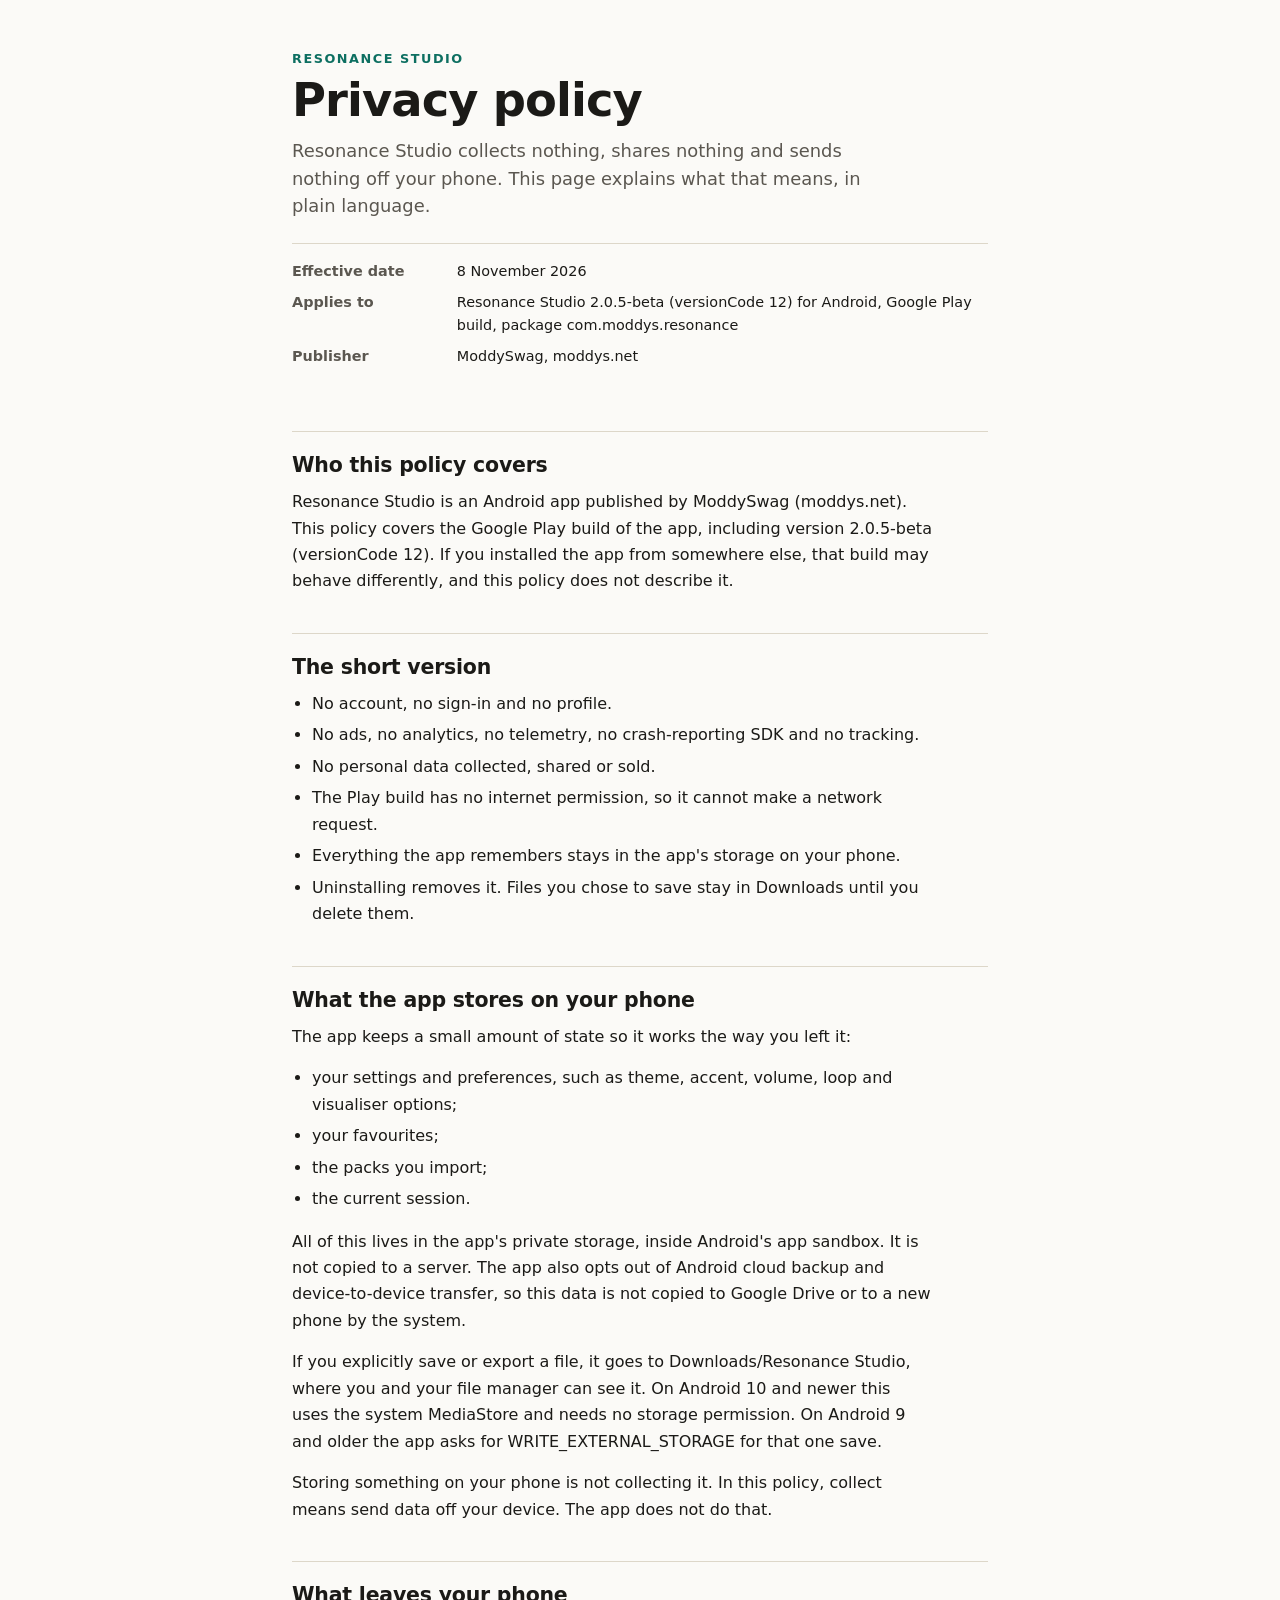
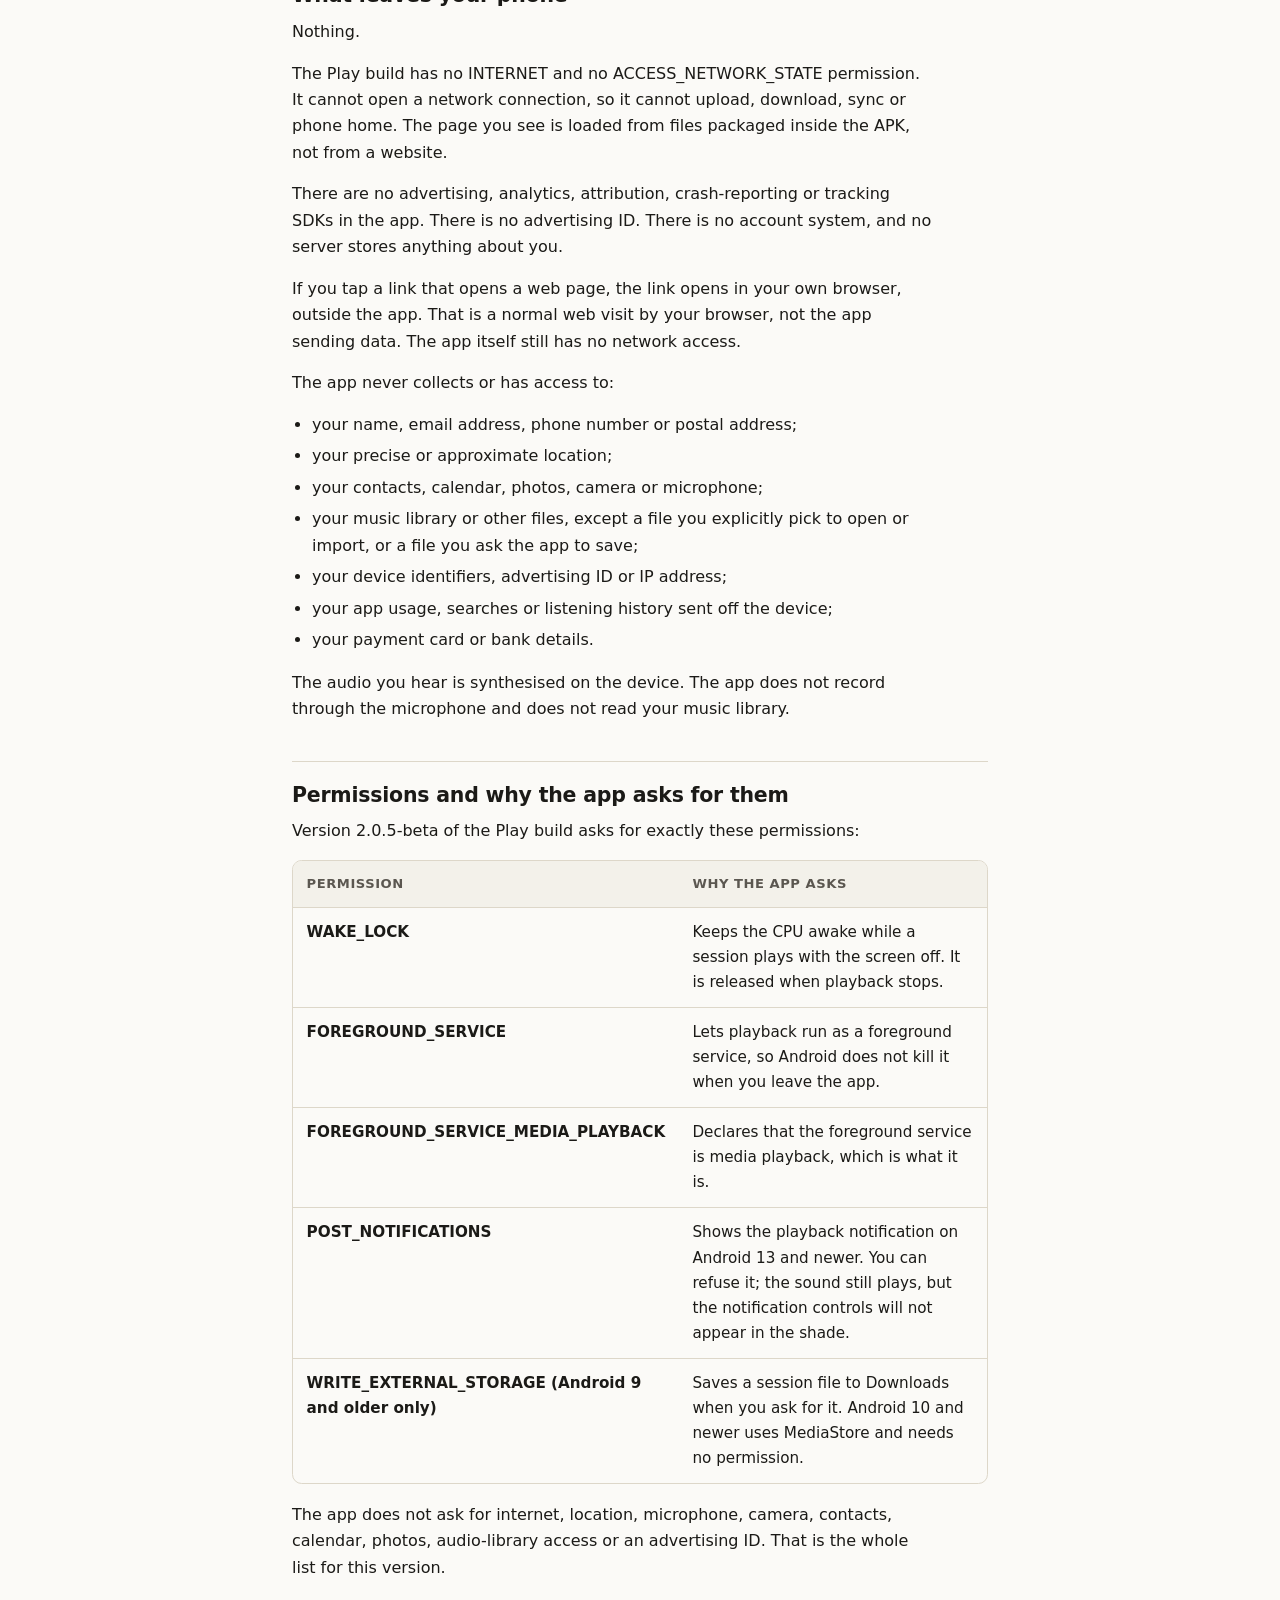
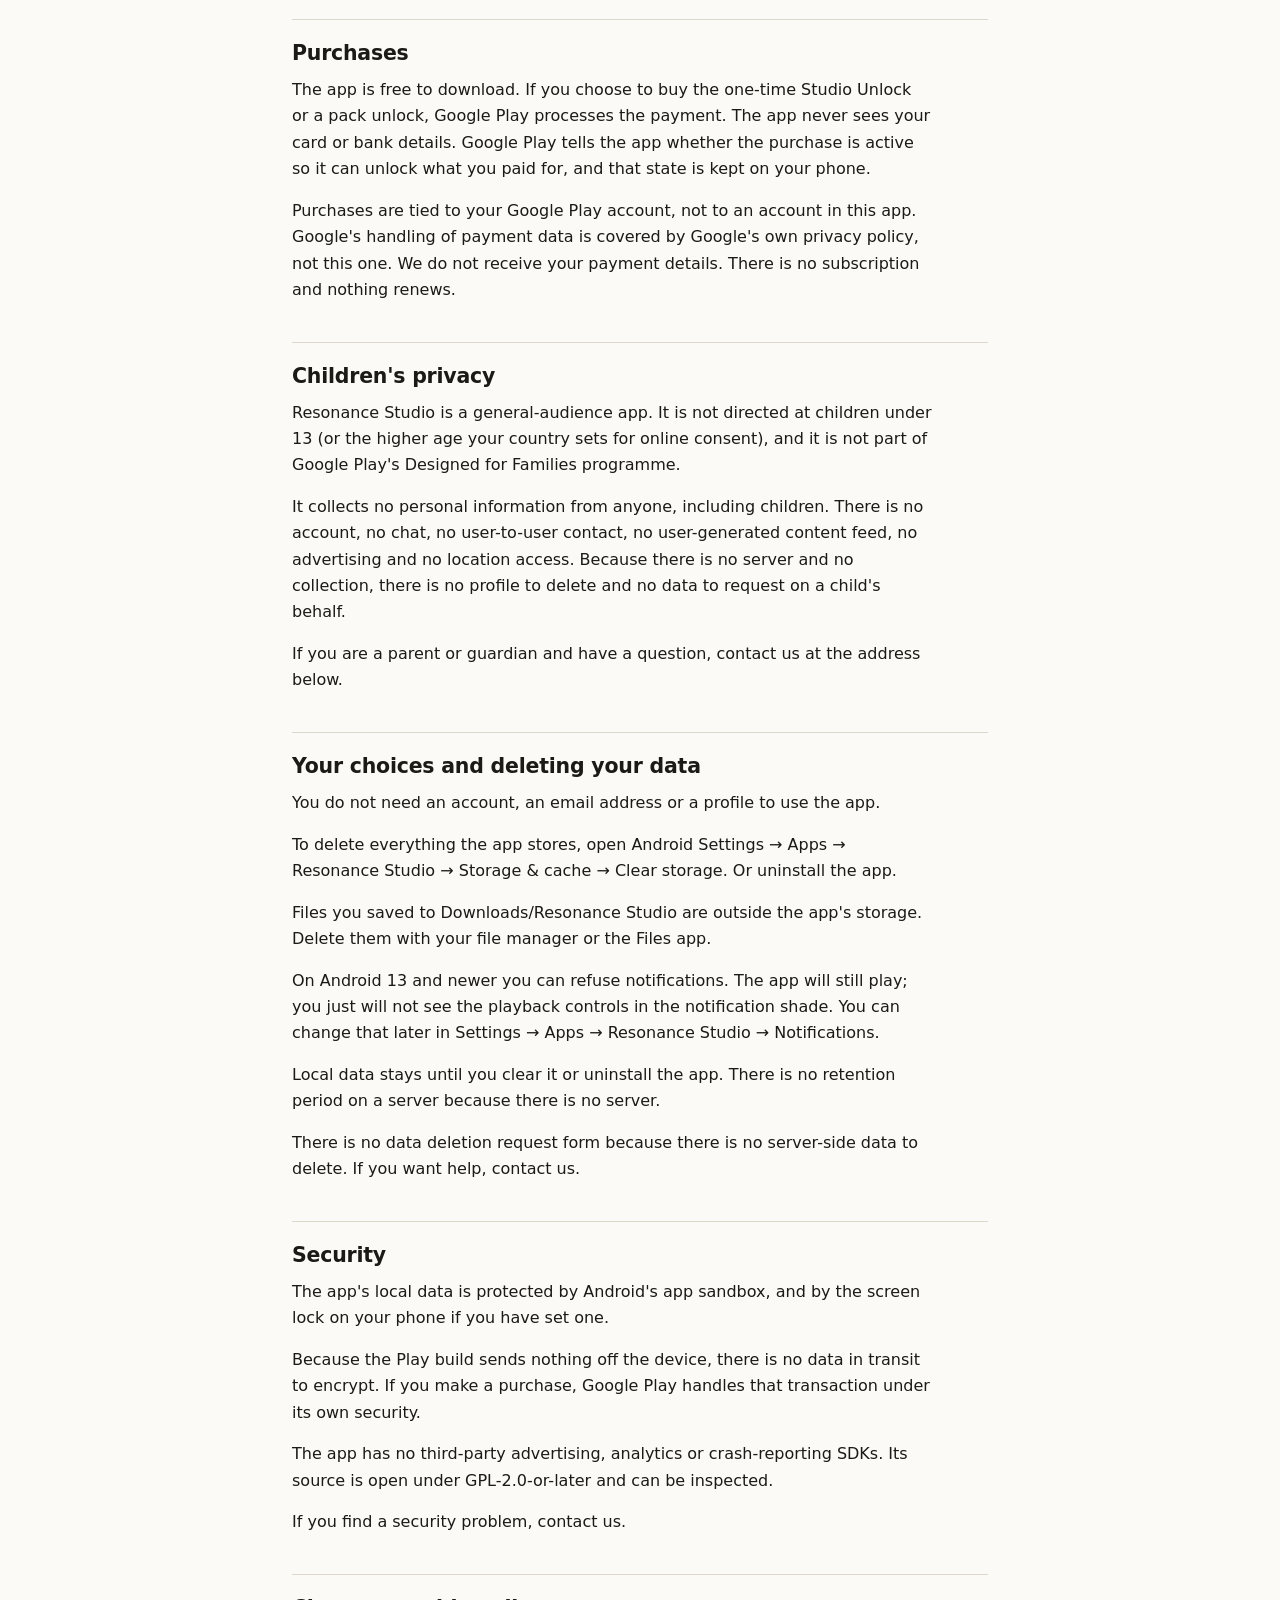
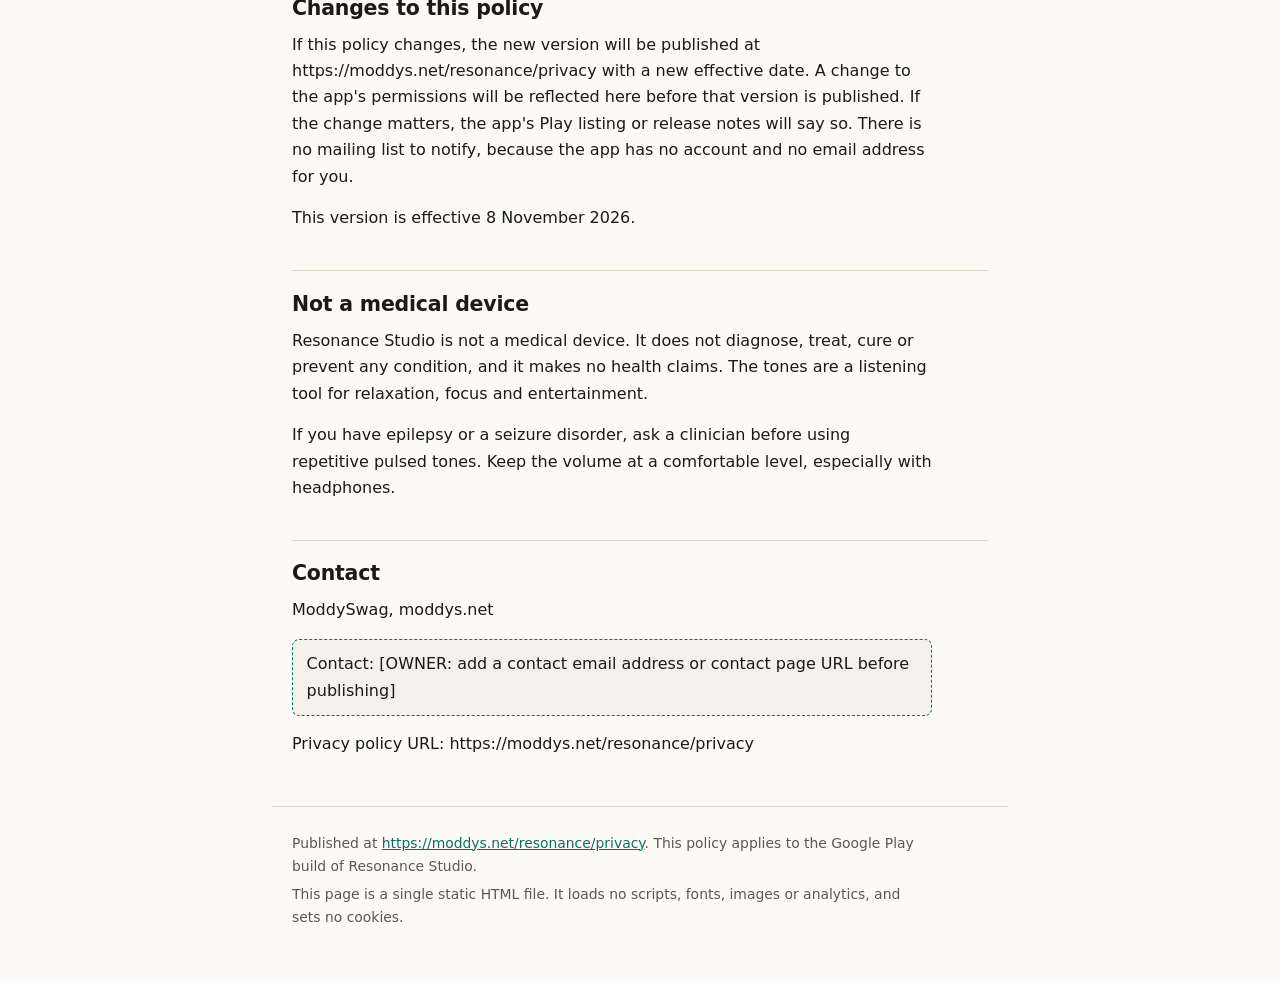
==== docs/play/privacy.html @ 05264476 "vizgl: opt-in GPU field in the chamber; play: full submission pack vizgl (vizgl.js, cym.js, cymrende" ====
<!doctype html>
<html lang="en-AU">
<head>
<meta charset="utf-8">
<meta name="viewport" content="width=device-width, initial-scale=1">
<meta name="color-scheme" content="light dark">
<title>Privacy policy — Resonance Studio for Android</title>
<meta name="description" content="Resonance Studio's privacy policy for the Google Play build: no data collected, no data shared, no internet permission, local storage only.">
<style>
:root{
  --bg:#fbfaf7; --panel:#f3f1ea; --fg:#1b1a17; --muted:#5b5750;
  --line:#ddd7c9; --accent:#0d6f61; --code:#eae6db;
}
@media (prefers-color-scheme: dark){
  :root{
    --bg:#131311; --panel:#1b1b18; --fg:#f1eee6; --muted:#b7b0a1;
    --line:#34322c; --accent:#79d6c4; --code:#24231f;
  }
}
*{box-sizing:border-box}
html{-webkit-text-size-adjust:100%; color-scheme:light dark}
body{margin:0; background:var(--bg); color:var(--fg);
  font:16px/1.65 system-ui,-apple-system,"Segoe UI",Roboto,Helvetica,Arial,sans-serif;}
.masthead, main, footer{max-width:46rem; margin:0 auto; padding-left:1.25rem; padding-right:1.25rem}
.masthead{padding-top:3rem; padding-bottom:1rem}
.brand{margin:0 0 .35rem; font-size:.8rem; letter-spacing:.12em; text-transform:uppercase; color:var(--accent); font-weight:650}
h1{font-size:clamp(2rem,6vw,2.9rem); line-height:1.1; margin:0 0 .7rem; letter-spacing:-.02em}
.lede{font-size:1.12rem; line-height:1.55; color:var(--muted); margin:0 0 1.4rem; max-width:38rem}
.meta{margin:0; padding:1rem 0 0; border-top:1px solid var(--line); display:grid; gap:.45rem}
.meta div{display:grid; grid-template-columns:9.5rem 1fr; gap:.8rem; font-size:.9rem}
.meta dt{color:var(--muted); font-weight:600}
.meta dd{margin:0; overflow-wrap:anywhere}
main{padding-top:.5rem}
h2{font-size:1.28rem; line-height:1.25; margin:2.4rem 0 .65rem; padding-top:1.3rem;
  border-top:1px solid var(--line); letter-spacing:-.01em;}
p{margin:0 0 .95rem; max-width:40rem}
ul{margin:.2rem 0 1rem; padding-left:1.25rem; max-width:40rem}
li{margin:.32rem 0}
code{font-family:ui-monospace,SFMono-Regular,Menlo,Consolas,"Liberation Mono",monospace;
  font-size:.88em; background:var(--code); padding:.12em .35em; border-radius:.3em; overflow-wrap:anywhere;}
.table-wrap{overflow-x:auto; margin:.4rem 0 1.1rem; border:1px solid var(--line); border-radius:.6rem}
table{border-collapse:collapse; width:100%; min-width:34rem; font-size:.95rem}
th,td{text-align:left; vertical-align:top; padding:.75rem .85rem; border-bottom:1px solid var(--line)}
th{background:var(--panel); font-size:.82rem; letter-spacing:.04em; text-transform:uppercase; color:var(--muted)}
tr:last-child td{border-bottom:0}
td:first-child{width:19rem; font-weight:600}
footer{border-top:1px solid var(--line); margin-top:3rem; padding-top:1.2rem; padding-bottom:3rem; color:var(--muted); font-size:.87rem}
footer p{margin:.35rem 0}
.owner{border:1px dashed var(--accent); background:var(--panel); padding:.7rem .85rem; border-radius:.45rem}
a{color:var(--accent)}
@media (max-width:34rem){
  .masthead{padding-top:2rem}
  .meta div{grid-template-columns:1fr; gap:.1rem}
  .table-wrap{overflow:visible; border:0; border-radius:0; margin:.2rem 0 1rem}
  table{min-width:0; display:block}
  thead{display:none}
  tbody, tr, td{display:block}
  tr{border:1px solid var(--line); border-radius:.6rem; margin:.6rem 0; padding:.15rem .85rem; background:var(--panel)}
  td{border:0; padding:.55rem 0}
  td:first-child{width:auto; font-weight:700}
}
@media print{
  :root{--bg:#fff; --fg:#000; --muted:#333; --line:#bbb; --accent:#000; --panel:#f2f2f2; --code:#eee}
  body{font-size:11pt}
  .table-wrap{overflow:visible}
  a{color:#000}
}
</style>
</head>
<body>
<header class="masthead">
  <p class="brand">Resonance Studio</p>
  <h1>Privacy policy</h1>
  <p class="lede">Resonance Studio collects nothing, shares nothing and sends nothing off your phone. This page explains what that means, in plain language.</p>
  <dl class="meta">
    <div><dt>Effective date</dt><dd>8 November 2026</dd></div>
    <div><dt>Applies to</dt><dd>Resonance Studio 2.0.5-beta (versionCode 12) for Android, Google Play build, package com.moddys.resonance</dd></div>
    <div><dt>Publisher</dt><dd>ModdySwag, moddys.net</dd></div>
  </dl>
</header>
<main>
  <h2>Who this policy covers</h2>
  <p>Resonance Studio is an Android app published by ModdySwag (moddys.net). This policy covers the Google Play build of the app, including version 2.0.5-beta (versionCode 12). If you installed the app from somewhere else, that build may behave differently, and this policy does not describe it.</p>
  <h2>The short version</h2>
  <ul>
    <li>No account, no sign-in and no profile.</li>
    <li>No ads, no analytics, no telemetry, no crash-reporting SDK and no tracking.</li>
    <li>No personal data collected, shared or sold.</li>
    <li>The Play build has no internet permission, so it cannot make a network request.</li>
    <li>Everything the app remembers stays in the app&#x27;s storage on your phone.</li>
    <li>Uninstalling removes it. Files you chose to save stay in Downloads until you delete them.</li>
  </ul>
  <h2>What the app stores on your phone</h2>
  <p>The app keeps a small amount of state so it works the way you left it:</p>
  <ul>
    <li>your settings and preferences, such as theme, accent, volume, loop and visualiser options;</li>
    <li>your favourites;</li>
    <li>the packs you import;</li>
    <li>the current session.</li>
  </ul>
  <p>All of this lives in the app&#x27;s private storage, inside Android&#x27;s app sandbox. It is not copied to a server. The app also opts out of Android cloud backup and device-to-device transfer, so this data is not copied to Google Drive or to a new phone by the system.</p>
  <p>If you explicitly save or export a file, it goes to Downloads/Resonance Studio, where you and your file manager can see it. On Android 10 and newer this uses the system MediaStore and needs no storage permission. On Android 9 and older the app asks for WRITE_EXTERNAL_STORAGE for that one save.</p>
  <p>Storing something on your phone is not collecting it. In this policy, collect means send data off your device. The app does not do that.</p>
  <h2>What leaves your phone</h2>
  <p>Nothing.</p>
  <p>The Play build has no INTERNET and no ACCESS_NETWORK_STATE permission. It cannot open a network connection, so it cannot upload, download, sync or phone home. The page you see is loaded from files packaged inside the APK, not from a website.</p>
  <p>There are no advertising, analytics, attribution, crash-reporting or tracking SDKs in the app. There is no advertising ID. There is no account system, and no server stores anything about you.</p>
  <p>If you tap a link that opens a web page, the link opens in your own browser, outside the app. That is a normal web visit by your browser, not the app sending data. The app itself still has no network access.</p>
  <p>The app never collects or has access to:</p>
  <ul>
    <li>your name, email address, phone number or postal address;</li>
    <li>your precise or approximate location;</li>
    <li>your contacts, calendar, photos, camera or microphone;</li>
    <li>your music library or other files, except a file you explicitly pick to open or import, or a file you ask the app to save;</li>
    <li>your device identifiers, advertising ID or IP address;</li>
    <li>your app usage, searches or listening history sent off the device;</li>
    <li>your payment card or bank details.</li>
  </ul>
  <p>The audio you hear is synthesised on the device. The app does not record through the microphone and does not read your music library.</p>
  <h2>Permissions and why the app asks for them</h2>
  <p>Version 2.0.5-beta of the Play build asks for exactly these permissions:</p>
  <div class="table-wrap">
    <table>
      <thead><tr><th scope="col">Permission</th><th scope="col">Why the app asks</th></tr></thead>
      <tbody>
        <tr><td>WAKE_LOCK</td><td>Keeps the CPU awake while a session plays with the screen off. It is released when playback stops.</td></tr>
        <tr><td>FOREGROUND_SERVICE</td><td>Lets playback run as a foreground service, so Android does not kill it when you leave the app.</td></tr>
        <tr><td>FOREGROUND_SERVICE_MEDIA_PLAYBACK</td><td>Declares that the foreground service is media playback, which is what it is.</td></tr>
        <tr><td>POST_NOTIFICATIONS</td><td>Shows the playback notification on Android 13 and newer. You can refuse it; the sound still plays, but the notification controls will not appear in the shade.</td></tr>
        <tr><td>WRITE_EXTERNAL_STORAGE (Android 9 and older only)</td><td>Saves a session file to Downloads when you ask for it. Android 10 and newer uses MediaStore and needs no permission.</td></tr>
      </tbody>
    </table>
  </div>
  <p>The app does not ask for internet, location, microphone, camera, contacts, calendar, photos, audio-library access or an advertising ID. That is the whole list for this version.</p>
  <h2>Purchases</h2>
  <p>The app is free to download. If you choose to buy the one-time Studio Unlock or a pack unlock, Google Play processes the payment. The app never sees your card or bank details. Google Play tells the app whether the purchase is active so it can unlock what you paid for, and that state is kept on your phone.</p>
  <p>Purchases are tied to your Google Play account, not to an account in this app. Google&#x27;s handling of payment data is covered by Google&#x27;s own privacy policy, not this one. We do not receive your payment details. There is no subscription and nothing renews.</p>
  <h2>Children&#x27;s privacy</h2>
  <p>Resonance Studio is a general-audience app. It is not directed at children under 13 (or the higher age your country sets for online consent), and it is not part of Google Play&#x27;s Designed for Families programme.</p>
  <p>It collects no personal information from anyone, including children. There is no account, no chat, no user-to-user contact, no user-generated content feed, no advertising and no location access. Because there is no server and no collection, there is no profile to delete and no data to request on a child&#x27;s behalf.</p>
  <p>If you are a parent or guardian and have a question, contact us at the address below.</p>
  <h2>Your choices and deleting your data</h2>
  <p>You do not need an account, an email address or a profile to use the app.</p>
  <p>To delete everything the app stores, open Android Settings → Apps → Resonance Studio → Storage &amp; cache → Clear storage. Or uninstall the app.</p>
  <p>Files you saved to Downloads/Resonance Studio are outside the app&#x27;s storage. Delete them with your file manager or the Files app.</p>
  <p>On Android 13 and newer you can refuse notifications. The app will still play; you just will not see the playback controls in the notification shade. You can change that later in Settings → Apps → Resonance Studio → Notifications.</p>
  <p>Local data stays until you clear it or uninstall the app. There is no retention period on a server because there is no server.</p>
  <p>There is no data deletion request form because there is no server-side data to delete. If you want help, contact us.</p>
  <h2>Security</h2>
  <p>The app&#x27;s local data is protected by Android&#x27;s app sandbox, and by the screen lock on your phone if you have set one.</p>
  <p>Because the Play build sends nothing off the device, there is no data in transit to encrypt. If you make a purchase, Google Play handles that transaction under its own security.</p>
  <p>The app has no third-party advertising, analytics or crash-reporting SDKs. Its source is open under GPL-2.0-or-later and can be inspected.</p>
  <p>If you find a security problem, contact us.</p>
  <h2>Changes to this policy</h2>
  <p>If this policy changes, the new version will be published at https://moddys.net/resonance/privacy with a new effective date. A change to the app&#x27;s permissions will be reflected here before that version is published. If the change matters, the app&#x27;s Play listing or release notes will say so. There is no mailing list to notify, because the app has no account and no email address for you.</p>
  <p>This version is effective 8 November 2026.</p>
  <h2>Not a medical device</h2>
  <p>Resonance Studio is not a medical device. It does not diagnose, treat, cure or prevent any condition, and it makes no health claims. The tones are a listening tool for relaxation, focus and entertainment.</p>
  <p>If you have epilepsy or a seizure disorder, ask a clinician before using repetitive pulsed tones. Keep the volume at a comfortable level, especially with headphones.</p>
  <h2>Contact</h2>
  <p>ModdySwag, moddys.net</p>
  <p class="owner">Contact: [OWNER: add a contact email address or contact page URL before publishing]</p>
  <p>Privacy policy URL: https://moddys.net/resonance/privacy</p>
</main>
<footer>
  <p>Published at <a href="https://moddys.net/resonance/privacy">https://moddys.net/resonance/privacy</a>. This policy applies to the Google Play build of Resonance Studio.</p>
  <p>This page is a single static HTML file. It loads no scripts, fonts, images or analytics, and sets no cookies.</p>
</footer>
</body>
</html>
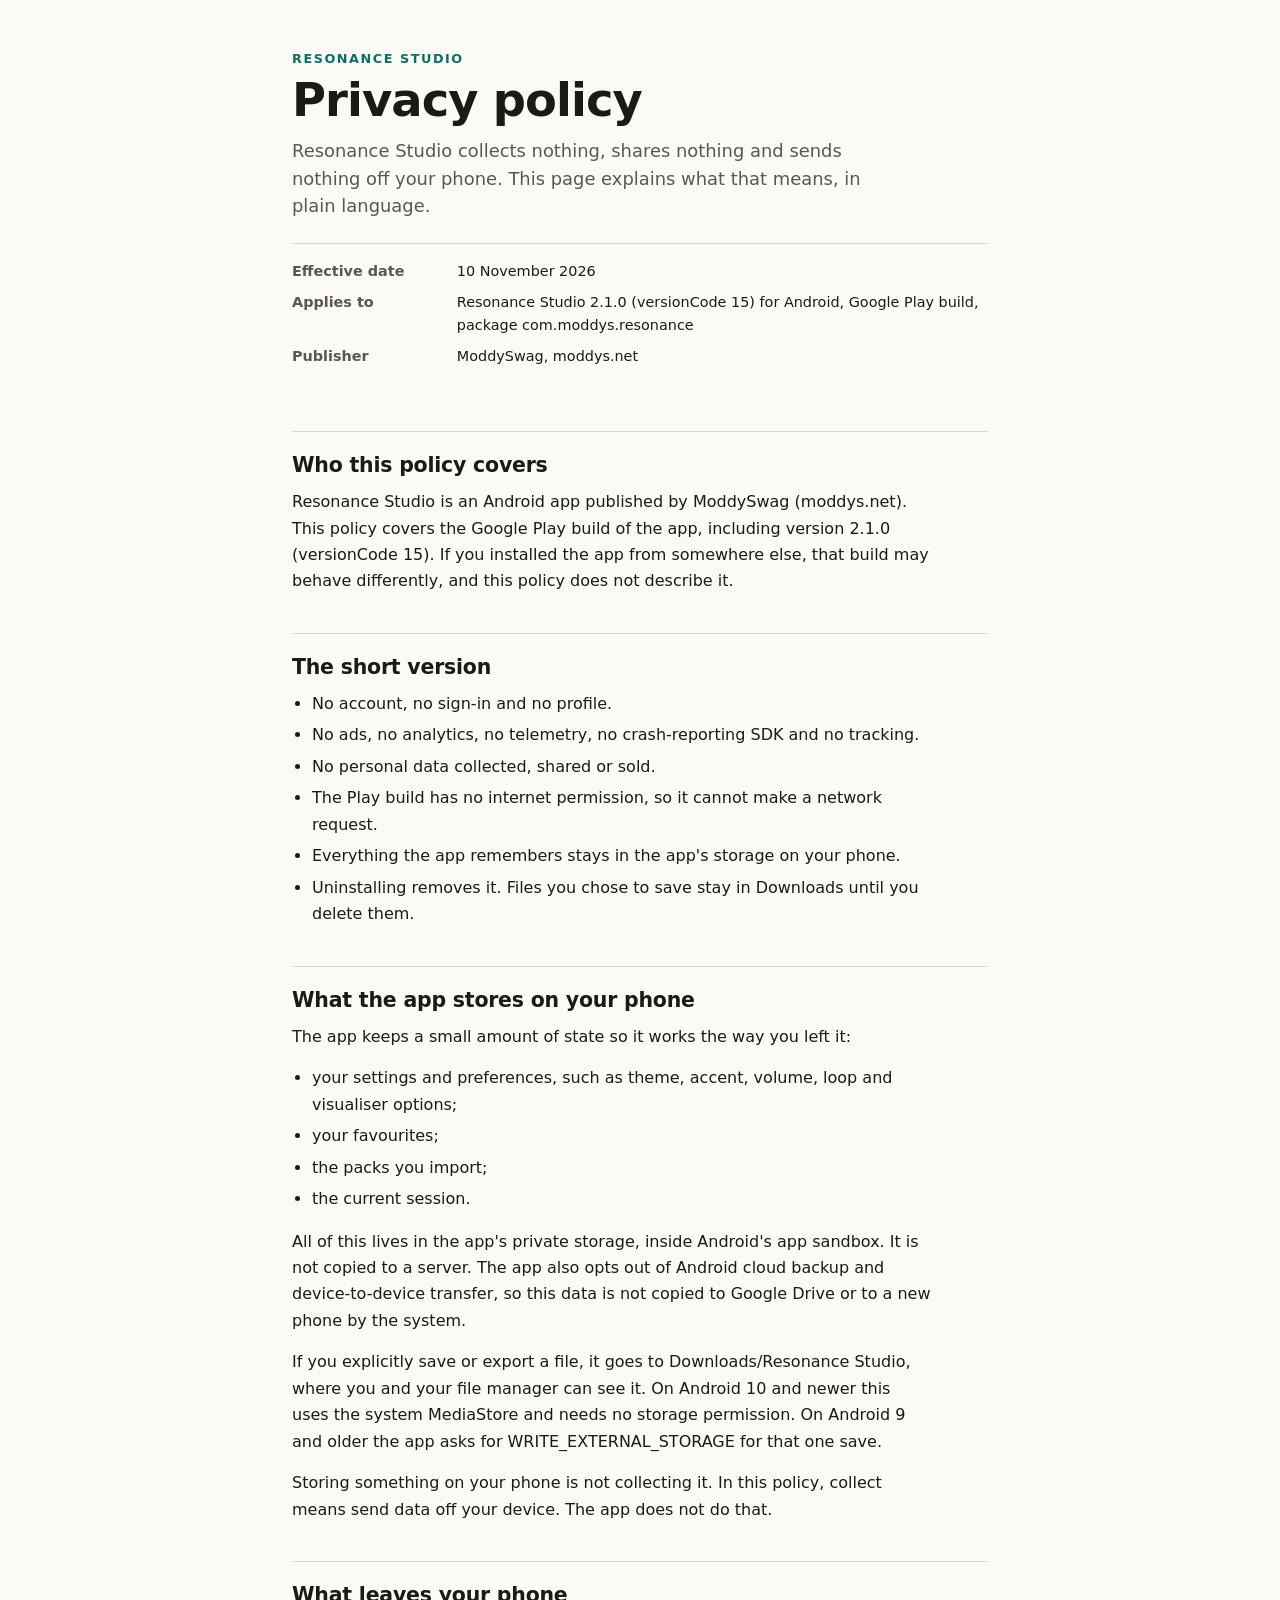
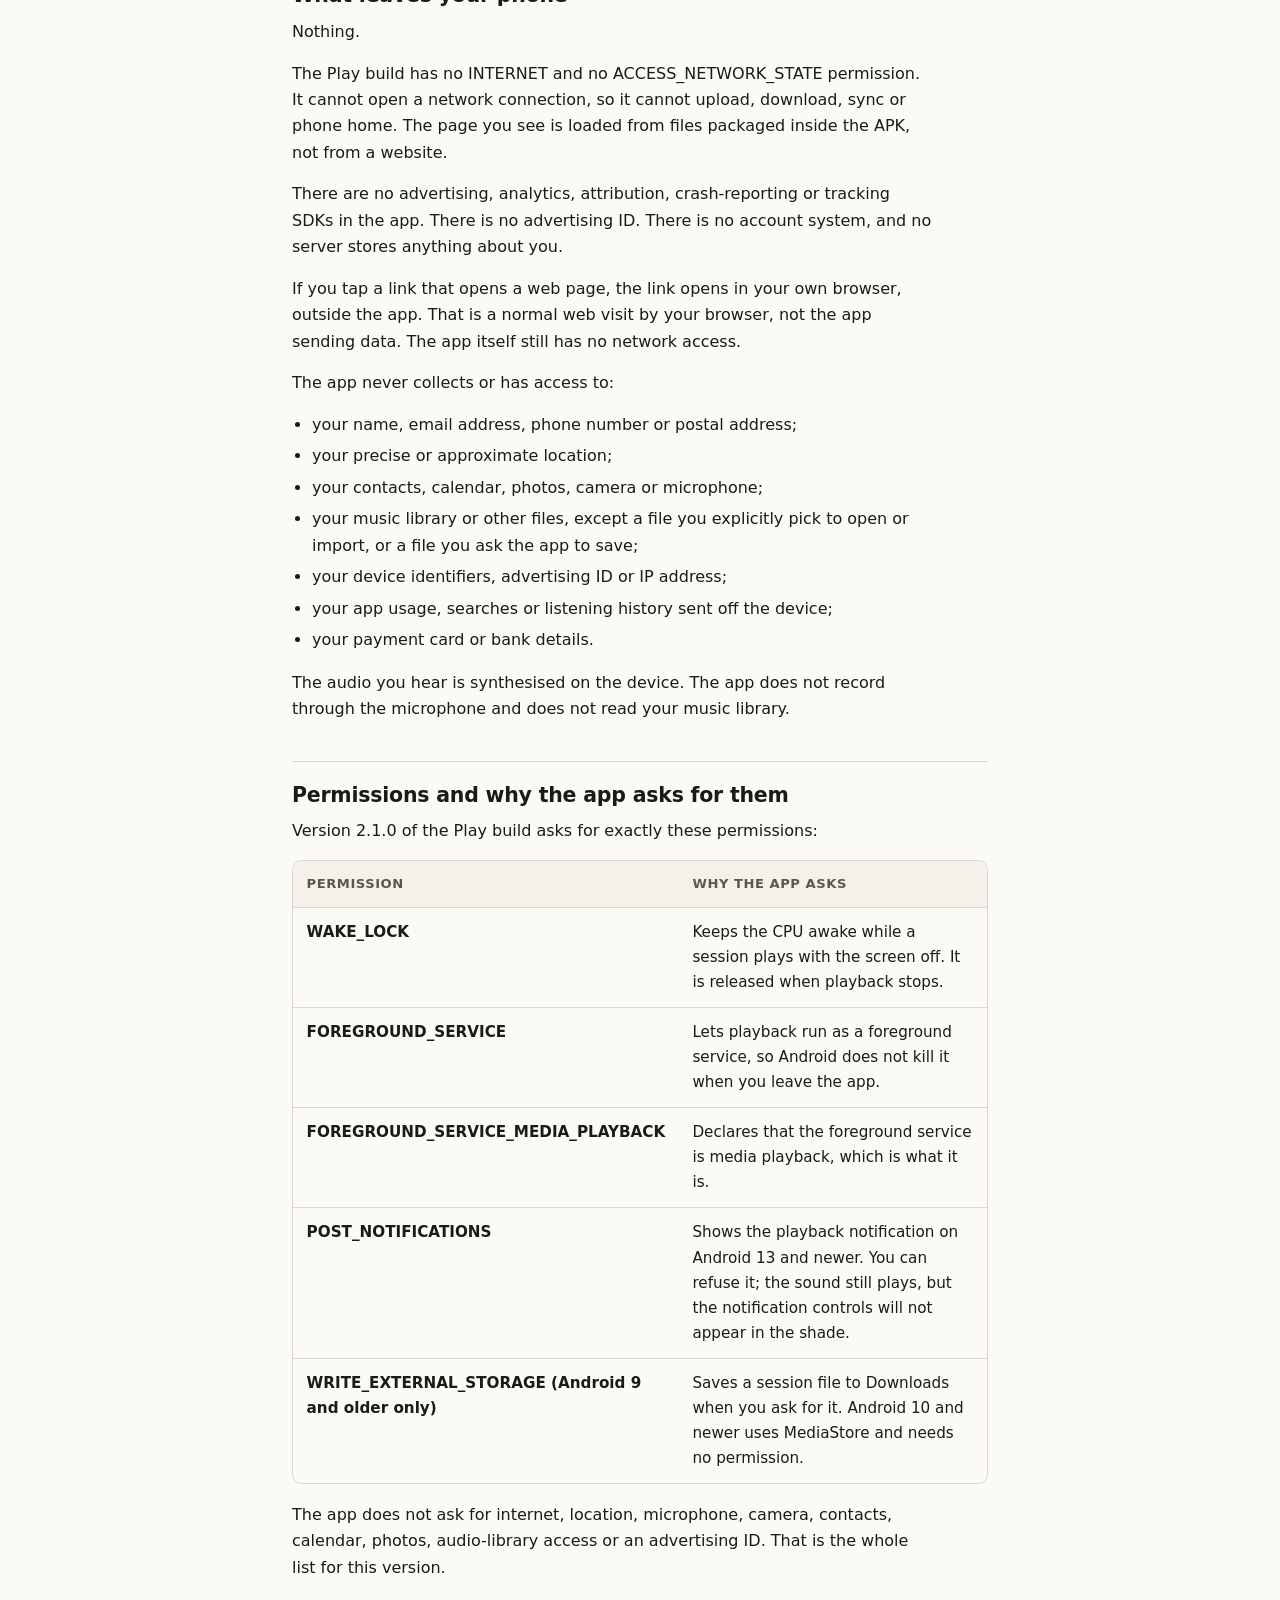
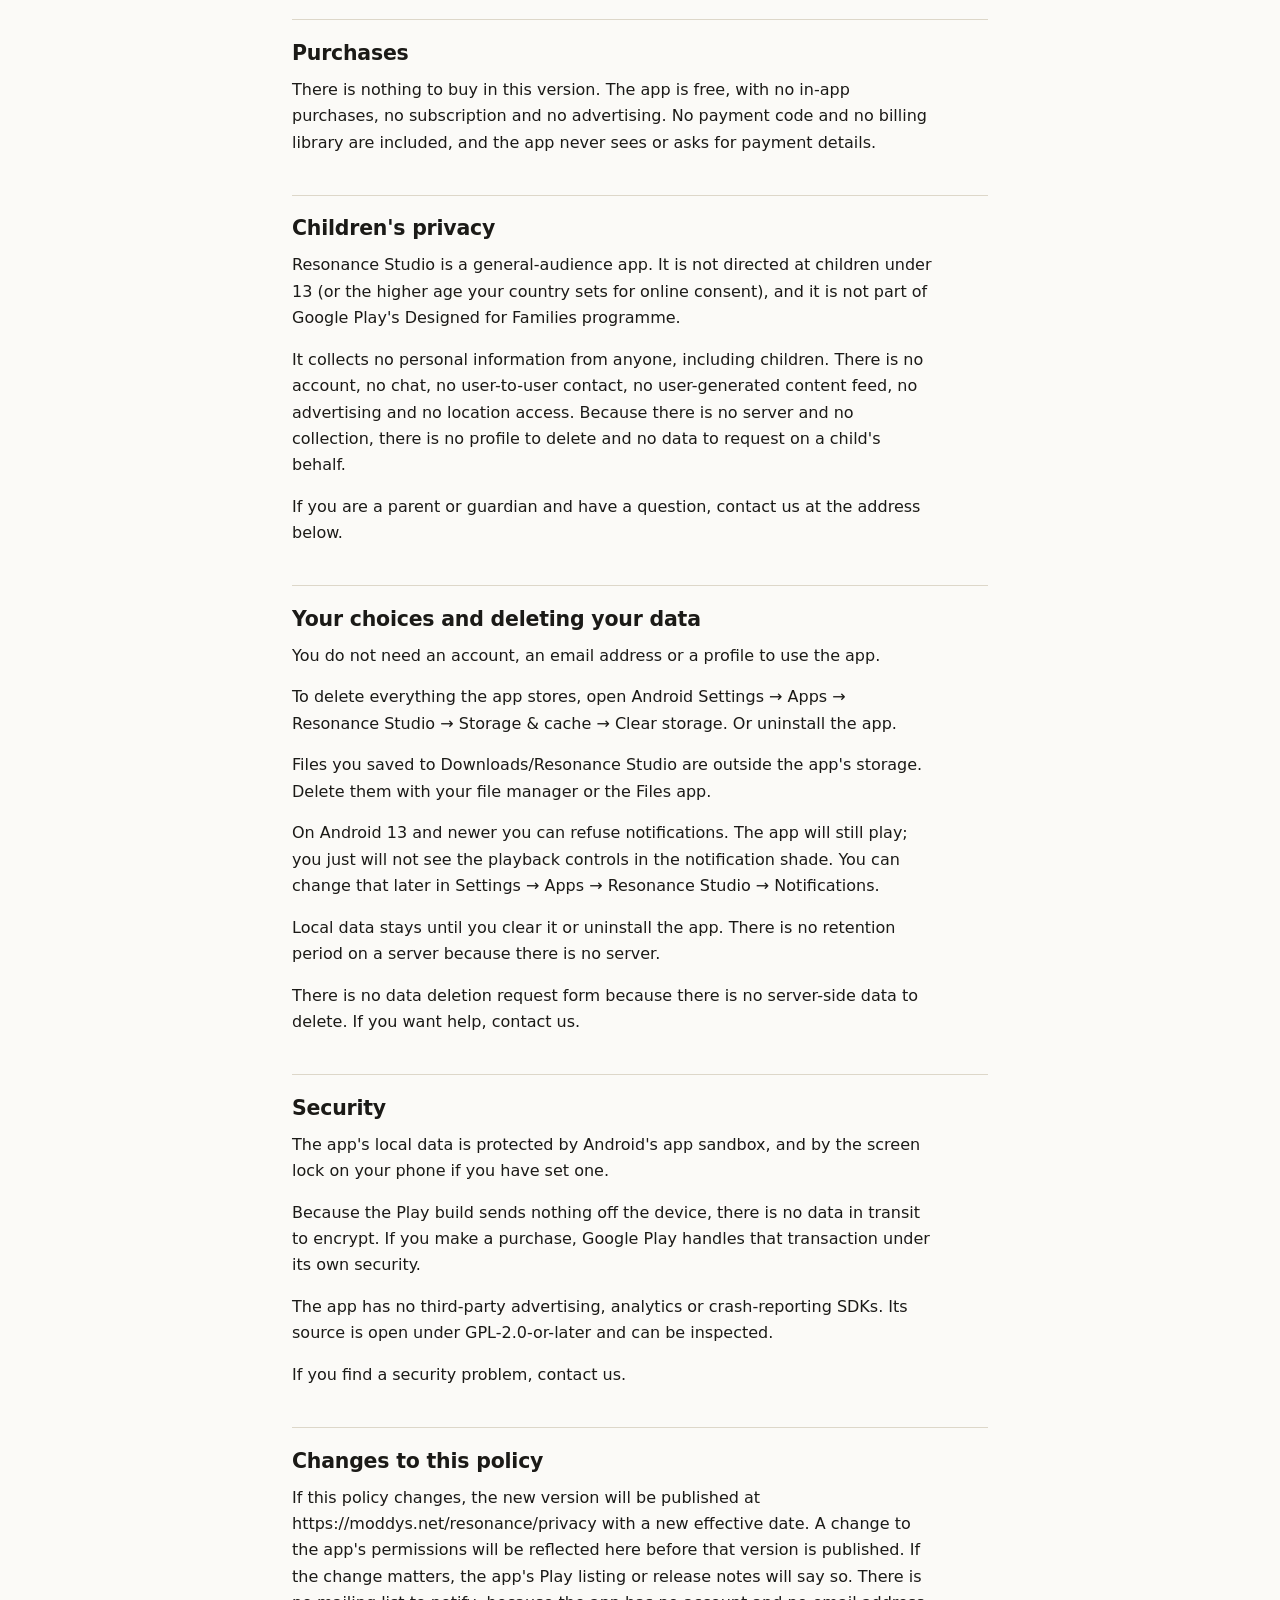
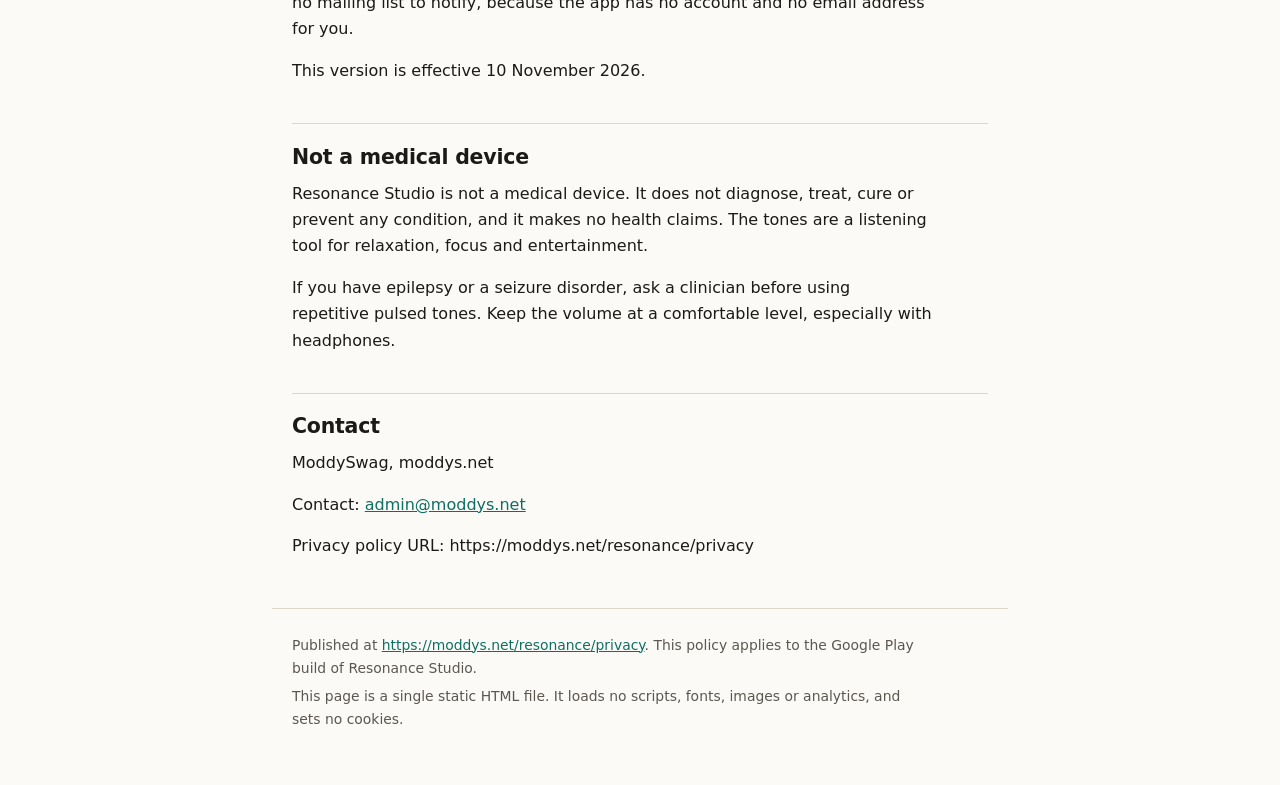
==== commit 82aefad5: "2.1.0: play channel, first-run safety notice, in-context notifications, tour placement - play build " ====
--- a/docs/play/privacy.html
+++ b/docs/play/privacy.html
@@ -73,14 +73,14 @@
   <h1>Privacy policy</h1>
   <p class="lede">Resonance Studio collects nothing, shares nothing and sends nothing off your phone. This page explains what that means, in plain language.</p>
   <dl class="meta">
-    <div><dt>Effective date</dt><dd>8 November 2026</dd></div>
-    <div><dt>Applies to</dt><dd>Resonance Studio 2.0.5-beta (versionCode 12) for Android, Google Play build, package com.moddys.resonance</dd></div>
+    <div><dt>Effective date</dt><dd>10 November 2026</dd></div>
+    <div><dt>Applies to</dt><dd>Resonance Studio 2.1.0 (versionCode 15) for Android, Google Play build, package com.moddys.resonance</dd></div>
     <div><dt>Publisher</dt><dd>ModdySwag, moddys.net</dd></div>
   </dl>
 </header>
 <main>
   <h2>Who this policy covers</h2>
-  <p>Resonance Studio is an Android app published by ModdySwag (moddys.net). This policy covers the Google Play build of the app, including version 2.0.5-beta (versionCode 12). If you installed the app from somewhere else, that build may behave differently, and this policy does not describe it.</p>
+  <p>Resonance Studio is an Android app published by ModdySwag (moddys.net). This policy covers the Google Play build of the app, including version 2.1.0 (versionCode 15). If you installed the app from somewhere else, that build may behave differently, and this policy does not describe it.</p>
   <h2>The short version</h2>
   <ul>
     <li>No account, no sign-in and no profile.</li>
@@ -118,7 +118,7 @@
   </ul>
   <p>The audio you hear is synthesised on the device. The app does not record through the microphone and does not read your music library.</p>
   <h2>Permissions and why the app asks for them</h2>
-  <p>Version 2.0.5-beta of the Play build asks for exactly these permissions:</p>
+  <p>Version 2.1.0 of the Play build asks for exactly these permissions:</p>
   <div class="table-wrap">
     <table>
       <thead><tr><th scope="col">Permission</th><th scope="col">Why the app asks</th></tr></thead>
@@ -133,8 +133,7 @@
   </div>
   <p>The app does not ask for internet, location, microphone, camera, contacts, calendar, photos, audio-library access or an advertising ID. That is the whole list for this version.</p>
   <h2>Purchases</h2>
-  <p>The app is free to download. If you choose to buy the one-time Studio Unlock or a pack unlock, Google Play processes the payment. The app never sees your card or bank details. Google Play tells the app whether the purchase is active so it can unlock what you paid for, and that state is kept on your phone.</p>
-  <p>Purchases are tied to your Google Play account, not to an account in this app. Google&#x27;s handling of payment data is covered by Google&#x27;s own privacy policy, not this one. We do not receive your payment details. There is no subscription and nothing renews.</p>
+  <p>There is nothing to buy in this version. The app is free, with no in-app purchases, no subscription and no advertising. No payment code and no billing library are included, and the app never sees or asks for payment details.</p>
   <h2>Children&#x27;s privacy</h2>
   <p>Resonance Studio is a general-audience app. It is not directed at children under 13 (or the higher age your country sets for online consent), and it is not part of Google Play&#x27;s Designed for Families programme.</p>
   <p>It collects no personal information from anyone, including children. There is no account, no chat, no user-to-user contact, no user-generated content feed, no advertising and no location access. Because there is no server and no collection, there is no profile to delete and no data to request on a child&#x27;s behalf.</p>
@@ -153,13 +152,13 @@
   <p>If you find a security problem, contact us.</p>
   <h2>Changes to this policy</h2>
   <p>If this policy changes, the new version will be published at https://moddys.net/resonance/privacy with a new effective date. A change to the app&#x27;s permissions will be reflected here before that version is published. If the change matters, the app&#x27;s Play listing or release notes will say so. There is no mailing list to notify, because the app has no account and no email address for you.</p>
-  <p>This version is effective 8 November 2026.</p>
+  <p>This version is effective 10 November 2026.</p>
   <h2>Not a medical device</h2>
   <p>Resonance Studio is not a medical device. It does not diagnose, treat, cure or prevent any condition, and it makes no health claims. The tones are a listening tool for relaxation, focus and entertainment.</p>
   <p>If you have epilepsy or a seizure disorder, ask a clinician before using repetitive pulsed tones. Keep the volume at a comfortable level, especially with headphones.</p>
   <h2>Contact</h2>
   <p>ModdySwag, moddys.net</p>
-  <p class="owner">Contact: [OWNER: add a contact email address or contact page URL before publishing]</p>
+  <p>Contact: <a href="mailto:admin@moddys.net">admin@moddys.net</a></p>
   <p>Privacy policy URL: https://moddys.net/resonance/privacy</p>
 </main>
 <footer>
